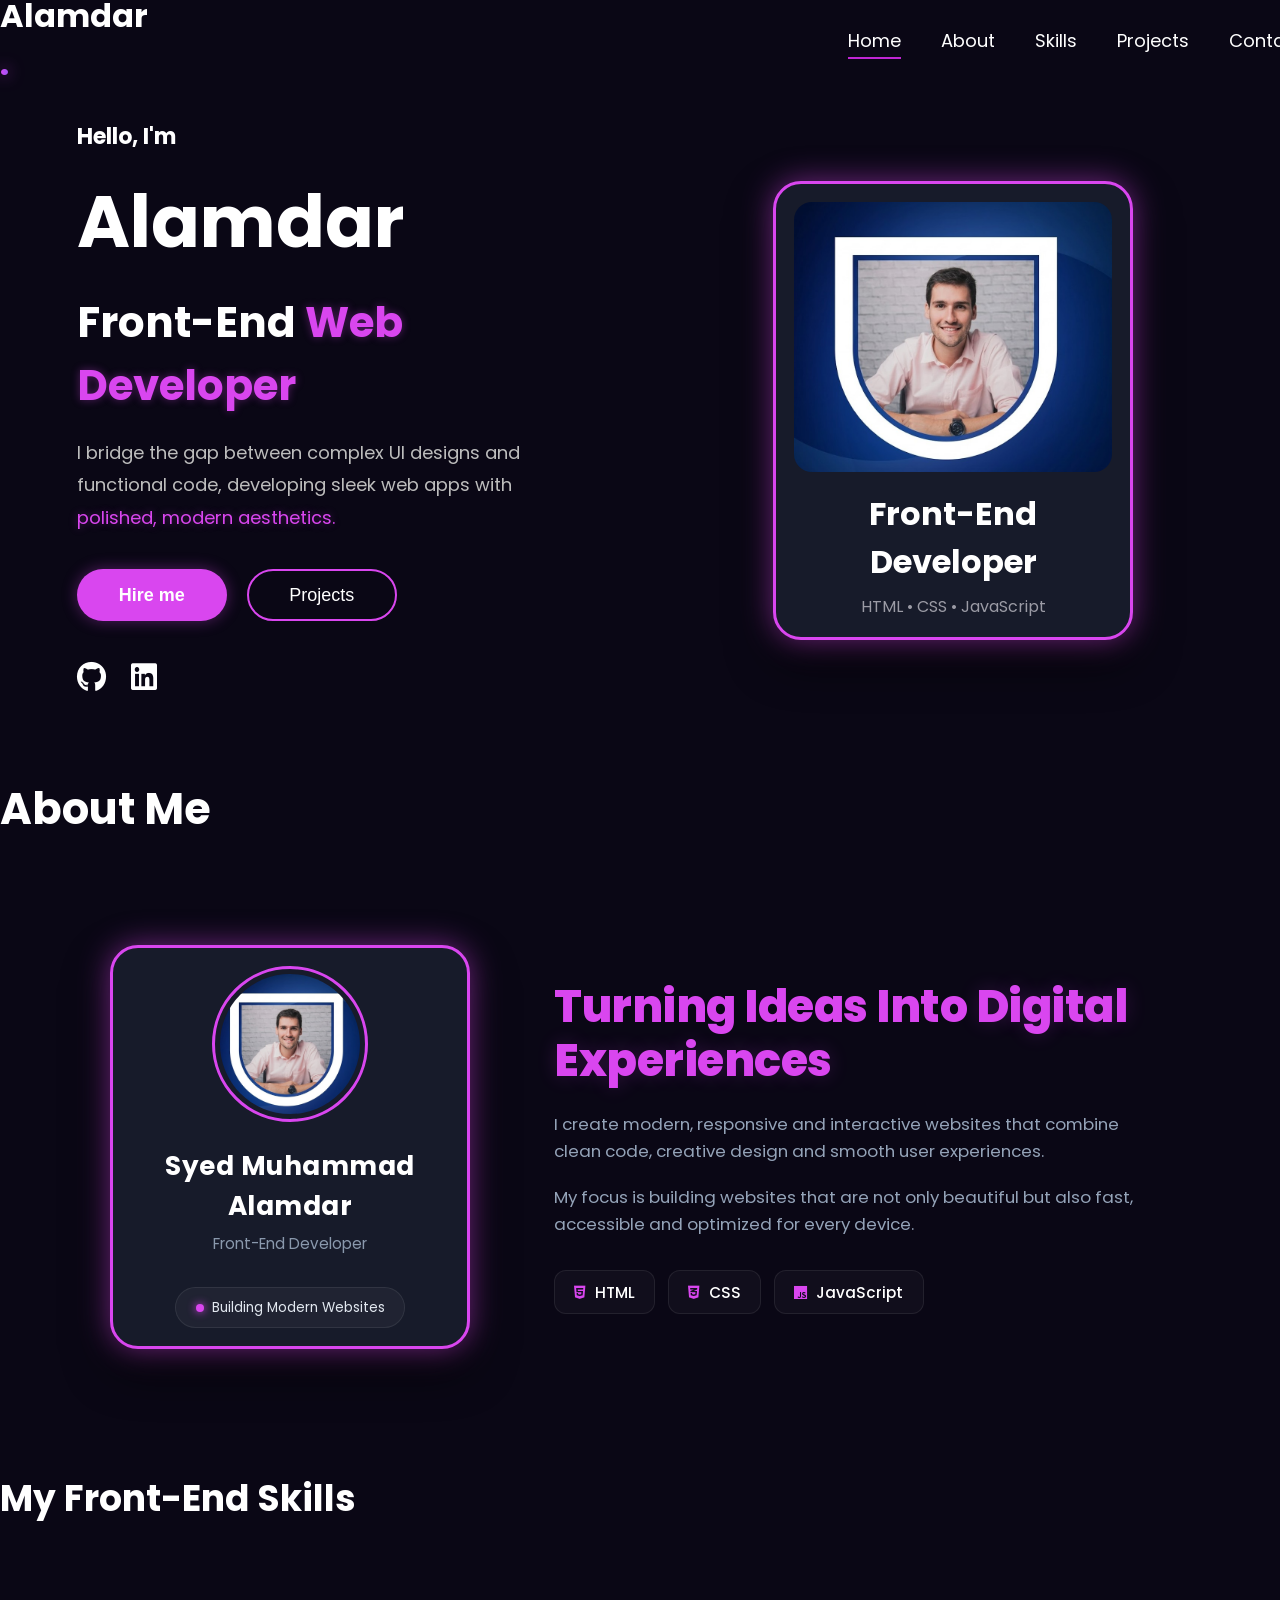
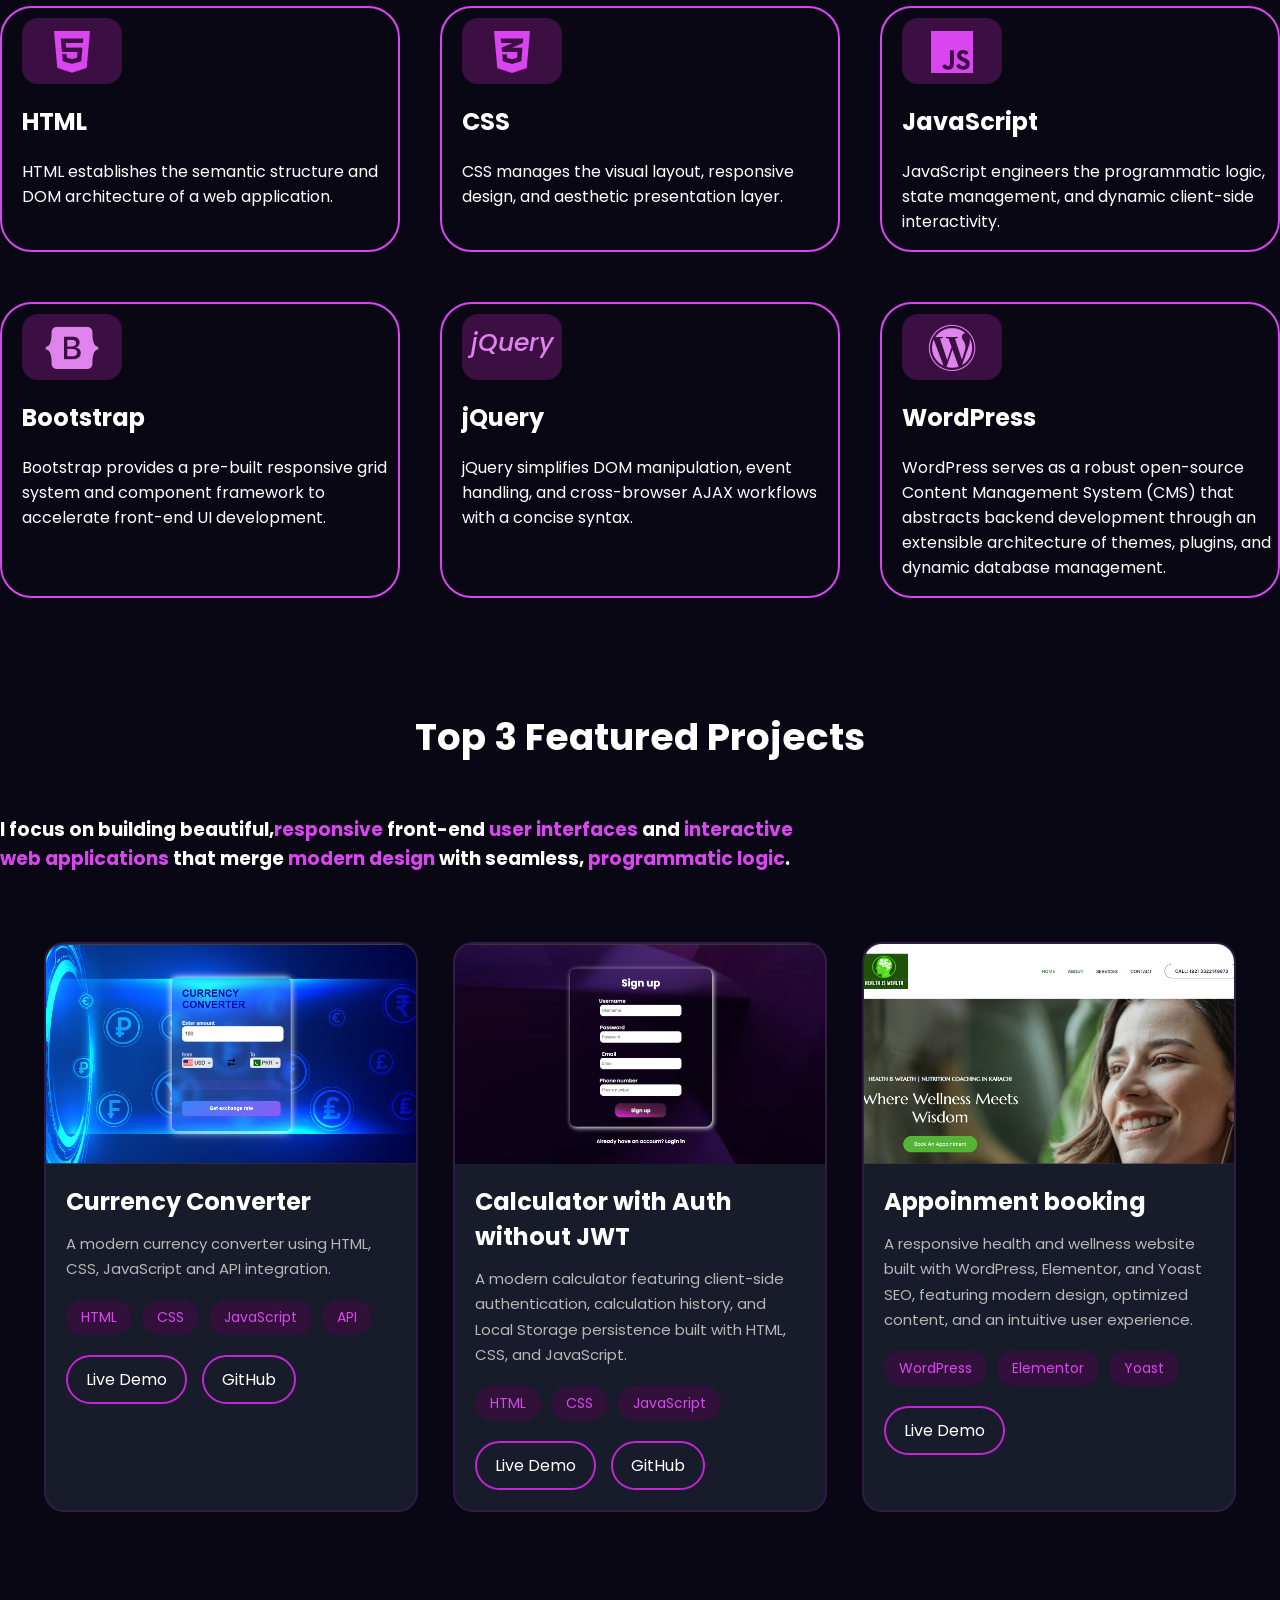
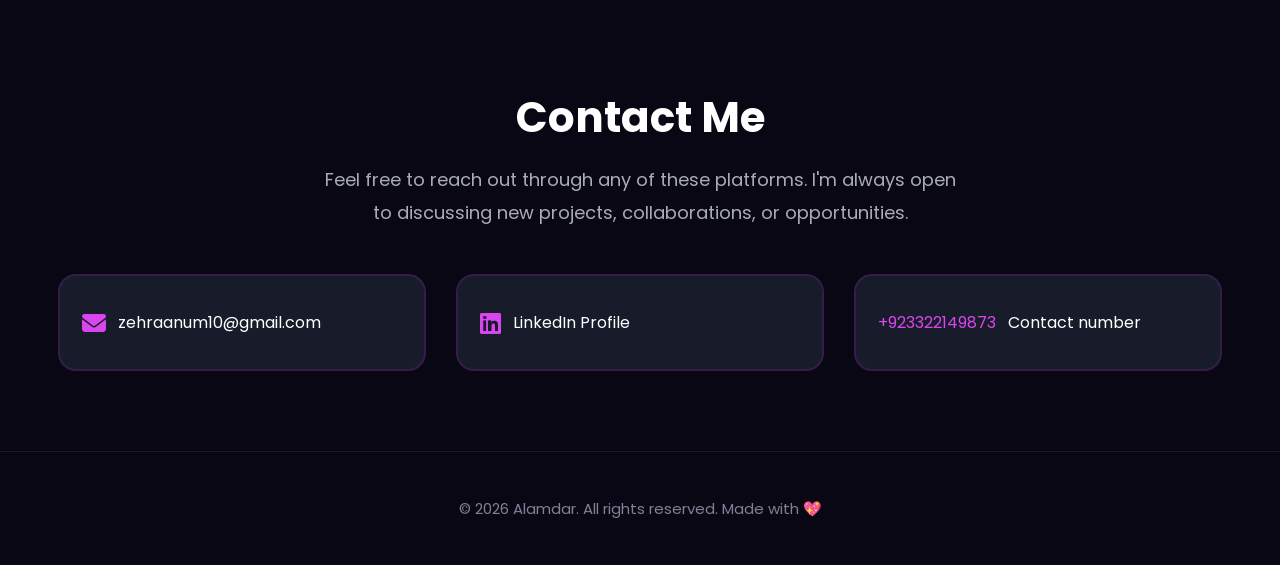
==== index.html @ 01aa680d "Add files via upload" ====
<!DOCTYPE html>
<html lang="en">
<head>
    <meta charset="UTF-8">
    <meta name="viewport" content="width=device-width, initial-scale=1.0">
    <title>Portfolio</title>
    <link rel="stylesheet" href="style.css">
    <link rel="stylesheet" href="https://cdnjs.cloudflare.com/ajax/libs/font-awesome/6.6.0/css/all.min.css">
    <link href="https://fonts.googleapis.com/css2?family=Poppins:wght@300;400;500;600;700;800&display=swap" rel="stylesheet">
    <script src="navstyle.js" defer></script>
</head>
<body>
    <!-- HOME -->
    <section id="home">
    <div id="container">
        <div id="name">
            <h2>Alamdar <span id="dot">.</span></h2>
        </div>

        <div id="nav">
            <ul id="ul">
                <li><a href="#home"  class="nav-link active">Home</a></li>
                <li><a href="#about"  class="nav-link">About</a></li>
                <li><a href="#skills"  class="nav-link">Skills</a></li>
                <li><a href="#projects"  class="nav-link">Projects</a></li>
                <li><a href="#contact"  class="nav-link">Contact</a></li>
            </ul>
        </div>
    </div>


        <div id="hero">
            <div id="hero-left">
                <h4>Hello, I'm</h4>
                <h1>Alamdar</h1>
                <h2>Front-End <span>Web Developer</span></h2>

                <p class="hero-bio">
                    I bridge the gap between complex UI designs and functional code,
                    developing sleek web apps with
                    <span class="text-purple">polished, modern aesthetics.</span>
                </p>

                <div id="button">
                    <button class="butt">Hire me</button>
                    <button class="but">Projects</button>
                </div>

                <div class="social-links">
                    <a href="https://github.com/Syed-Muhammad-Alamdar" target="_blank" rel="noopener noreferrer" class="icon-link">
                        <i class="fa-brands fa-github"></i>
                    </a>

                    <a href="https://www.linkedin.com/in/syed-muhammad-alamdar-a57a33179" target="_blank" rel="noopener noreferrer" class="icon-link">
                        <i class="fa-brands fa-linkedin"></i>
                    </a>
                </div>
            </div>

            <div id="hero-right">
                <div class="profile-card">
                    <div class="image-frame">
                        <img src="6aedb842-2668-441d-8790-02c35e14d0b2.jpg" alt="Alamdar's Profile Pic">
                    </div>

                    <div class="card-details">
                        <h3>Front-End Developer</h3>
                        <p>HTML • CSS • JavaScript</p>
                    </div>
                </div>
            </div>
        </div>
    </section>

    <!-- ABOUT -->
    <section id="about">
        <div id="abt-heading"><h1>About Me</h1></div>
       <div class="about-content-wrapper">

    <div class="profile-card">
        
        <div class="avatar-container">
            <img src="6aedb842-2668-441d-8790-02c35e14d0b2.jpg" alt="Alamdar" class="avatar-img">
        </div>
        <h2 class="profile-name">Syed Muhammad Alamdar</h2>
        <p class="profile-title">Front-End Developer</p>
        <div class="status-badge">
            <span class="status-dot"></span>
            Building Modern Websites
        </div>
    </div>

    <div class="text-section">
        <h1 class="main-heading">Turning Ideas Into <span class="highlight-text">Digital Experiences</span></h1>
        
        <p class="description-text">
            I create modern, responsive and interactive websites that combine clean code, creative design and smooth user experiences.
        </p>
        <p class="description-text">
            My focus is building websites that are not only beautiful but also fast, accessible and optimized for every device.
        </p>

        <div class="skills-container">
            <div class="skill-tag">
                <i class="fab fa-html5 html-icon"></i> HTML
            </div>
            <div class="skill-tag">
                <i class="fab fa-css3-alt css-icon"></i> CSS
            </div>
            <div class="skill-tag">
                <i class="fab fa-js javascript-icon"></i> JavaScript
            </div>
        </div>
    </div>

</div>
    </section>

    <!-- SKILLS -->
    <section id="skills">
        <div id="sk-h1"><h1>My Front-End Skills</h1></div>
        <div id="skills-1">
            <div class="skills-type">
                <div class="skill-tag2">
                <i class="fab fa-html5 html-icon"></i> 
            </div>
                <h1>HTML</h1>
                <p>HTML establishes the semantic structure and <br>DOM architecture of a web application.</p>
            </div>
            <div class="skills-type">
                <div class="skill-tag2">
                    <i class="fab fa-css3-alt css-icon"></i>
            </div>
                <h1>CSS</h1>
                <p>CSS manages the visual layout, responsive design, and aesthetic presentation layer.</p>
            </div>
            <div class="skills-type">
                <div class="skill-tag2">
                <i class="fab fa-js javascript-icon"></i>
            </div>
                <h1>JavaScript</h1>
                <p>JavaScript engineers the programmatic logic, state management, and dynamic client-side interactivity.</p>
            </div>
        </div>

        <div id="skills-1">
            <div class="skills-type">
                <div class="skill-tag2">
                <i class="fa-brands fa-bootstrap"></i>
            </div>
                <h1>Bootstrap</h1>
               <p>Bootstrap provides a pre-built responsive grid system and component framework to <br>accelerate front-end UI development.</p> 
            </div>
            <div class="skills-type">
                <div class="skill-tag2">
                   <i id="j">jQuery</i>
            </div>
                <h1>jQuery</h1>
                <p>jQuery simplifies DOM manipulation, event handling, and cross-browser AJAX workflows <br>with a concise syntax.</p>
            </div>
            <div class="skills-type">
                <div class="skill-tag2">
                <i class="fa-brands fa-wordpress"></i>
            </div>
                <h1>WordPress</h1>
                <p>WordPress serves as a robust open-source Content Management System (CMS) that abstracts backend development through an extensible architecture of themes, plugins, and dynamic database management.</p>
            </div>
        </div>

    </section>

    <!-- PROJECTS -->
    <section id="projects">
        <div id="proh1"><h1>Top 3 Featured Projects</h1></div>
        <div id="proh3"><h3>I focus on building beautiful,<span class="high">responsive</span> front-end <span class="high">user interfaces</span> and <span class="high">interactive web applications</span> that merge <span class="high">modern design</span> with seamless, <span class="high">programmatic logic</span>.</h3></div>
        <div id="pro-div">
            <div class="project">
             <div class="pro-img"><img src="Screenshot 2026-07-07 182337.png" alt=""></div>
              <div class="project-details">
        <h2>Currency Converter</h2>

        <p>
            A modern currency converter using HTML, CSS, JavaScript and API integration.
        </p>

        <div class="tech-stack">
            <span>HTML</span>
            <span>CSS</span>
            <span>JavaScript</span>
            <span>API</span>
        </div>

        <div class="project-links">
            <a href="https://currency-converter-alamdar.netlify.app/">Live Demo</a>
            <a href="https://github.com/Syed-Muhammad-Alamdar/Modern-Currency-Converter">GitHub</a>
        </div>
    </div>

</div>
            

            <div class="project">
             <div class="pro-img"><img src="Screenshot 2026-07-07 182349.png" alt=""></div>
              <div class="project-details">
        <h2>Calculator with Auth without JWT</h2>

        <p>
            A modern calculator featuring client-side authentication, calculation history, and Local Storage persistence built with HTML, CSS, and JavaScript.
        </p>

        <div class="tech-stack">
            <span>HTML</span>
            <span>CSS</span>
            <span>JavaScript</span>
        </div>

        <div class="project-links">
            <a href="https://calculator-auth-alamdar.netlify.app/">Live Demo</a>
            <a href="https://github.com/Syed-Muhammad-Alamdar/Modern-Calculator-Web-App">GitHub</a>
        </div>
    </div>

</div>


            <div class="project">
             <div class="pro-img"><img src="Screenshot 2025-09-11 204655.png" alt=""></div>
              <div class="project-details">
        <h2>Appoinment booking</h2>

        <p>
           A responsive health and wellness website built with WordPress, Elementor, and Yoast SEO, featuring modern design, optimized content, and an intuitive user experience.
        </p>

        <div class="tech-stack">
            <span>WordPress</span>
            <span>Elementor</span>
            <span>Yoast</span>
        </div>

        <div class="project-links">
            <a href="https://healthiswealth.rf.gd/?i=1">Live Demo</a>
        </div>
    </div>

</div>

        </div>
    </section>

    <!-- CONTACT -->
 <section id="contact">

    <div id="con-h1">
        <h1>Contact Me</h1>
    </div>

    <p id="contact-text">
        Feel free to reach out through any of these platforms. I'm always open to discussing new projects, collaborations, or opportunities.
    </p>

    <div class="contact-links">

        <a href="mailto:zehraanum10@gmail.com?subject=Portfolio%20Inquiry" class="link-item">
            <i class="fas fa-envelope"></i>
            zehraanum10@gmail.com
        </a>

        <a href="https://www.linkedin.com/in/syed-muhammad-alamdar-a57a33179/" target="_blank" class="link-item">
            <i class="fab fa-linkedin"></i>
            LinkedIn Profile
        </a>

        <a class="link-item">
           <p id="con-p">+923322149873</p>
            Contact number
        </a>

    </div>

</section>

<section id="Fotter">
    <footer id="footer">
    <p>© 2026 Alamdar. All rights reserved. Made with 💖</p>
</footer>
</section>

</body>
</html>
---- style.css ----
body{
    margin:0;
    font-family:"Poppins",sans-serif;
    background:#0A0715;
    color:white;
}

html{
    scroll-behavior:smooth;
}

#ul a{
    text-decoration:none;
    color:inherit;
}

#ul a:hover{
    color:inherit;
}

/* NAVBAR */

#container{

    position: fixed;
    top: 0;
    left: 0;
    right: 0;

    width:100%;
    margin:auto;
    z-index:1000;
    background:#0A0715;

    height:80px;
   
    display:flex;
    justify-content:space-around;
    align-items:center;

}

#home{
    padding-top:80px;
}
 
#name{
    margin-right: 700px;
}

#name h2{
    font-size:32px;
    margin:0;
}


#dot{
    display:inline-block;
    background:linear-gradient(
        270deg,
        #D946EF,
        #FF4FD8,
        #C026D3,
        #A855F7,
        #D946EF
    );
     filter:drop-shadow(0 0 8px rgba(217,70,239,.8));
    background-size:300% 300%;

    -webkit-background-clip:text;
    -webkit-text-fill-color:transparent;
    background-clip:text;

    animation:gradientMove 4s linear infinite;
}

@keyframes gradientMove{
    0%{
        background-position:0% 50%;
    }
    50%{
        background-position:100% 50%;
    }
    100%{
        background-position:0% 50%;
    }
}

#ul{
    display:flex;
    list-style:none;
    gap:40px;
    margin:0;
    padding:0;
}

#ul li{
    font-size:18px;
    cursor:pointer;
    transition:.3s;
}

#ul li:hover{
    color:#D946EF;
}

/* HERO */

#hero{
    width:88%;
    margin:40px auto 0;
    display:flex;
    justify-content:space-between;
    align-items:center;
    gap:80px;
}

#hero-left{
    flex:1;
}

#hero-right{
    flex:1;
    display:flex;
    justify-content:flex-end;
    margin-right:50px;
}

/* LEFT */

#hero-left h4{
    font-size:22px;
    margin:0 0 15px;
}

#hero-left h1{
    font-size:72px;
    margin:0;
    font-weight:700;
}

#hero-left h2{
    font-size:42px;
    margin:15px 0 20px;
}

#hero-left span,
.text-purple{
    color:#D946EF;
    text-shadow:0 0 8px rgba(217,70,239,.35);
}

.hero-bio{
    font-size:18px;
    color:#bdbdbd;
    line-height:1.8;
    max-width:520px;
}

/* BUTTONS */

#button{
    display:flex;
    gap:20px;
    margin-top:35px;
}

.butt,
.but{
    width:150px;
    height:52px;
    border-radius:35px;
    font-size:18px;
    cursor:pointer;
    transition:all .3s ease;
}

.butt{
    border:none;
    background:#D946EF;
    color:white;
    font-weight:600;
    box-shadow:0 0 15px rgba(217,70,239,.35);
}

.but{
    background:transparent;
    border:2px solid #D946EF;
    color:white;
}

.butt:hover,
.but:hover{
    transform:translateY(-4px) scale(1.05);
    box-shadow:
        0 0 20px rgba(217,70,239,.45),
        0 10px 30px rgba(217,70,239,.25);
}

.but:hover{
    background:#D946EF;
}

/* SOCIAL */

.social-links{
    display:flex;
    gap:25px;
    margin-top:35px;
}

.icon-link{
    color:white;
    font-size:30px;
    transition:all .3s ease;
}

.icon-link:hover{
    color:#D946EF;
    transform:scale(1.2);
    text-shadow:0 0 15px rgba(217,70,239,.6);
}

/* CARD */

div.profile-card {
    display: block;
    margin: 20px;
    width: 360px;
    background: #171b2a;
    border-radius: 28px;
    padding: 18px;
    transition: all .35s cubic-bezier(.34, 1.56, .64, 1);
    box-sizing: border-box; 
    border: 3px solid #D946EF; 
    box-shadow: 
        0 0 30px rgba(217, 70, 239, 0.5), 
        0 20px 45px rgba(0, 0, 0, 0.7);
    animation: floatMotion 3s ease-in-out infinite alternate;
}

@keyframes floatMotion {
  from {
    transform: scale(1.04) translateY(0);
  }
  to {
    transform: scale(1.04) translateY(-15px);
  }
}
    /* background: #171b2a; */



.image-frame{
    border-radius:18px;
    overflow:hidden;
}

.image-frame img{
    width:100%;
    height:270px;
    object-fit:cover;
    display:block;
}

.card-details{
    margin-top:18px;
}

.card-details h3{
    font-size:32px;
    margin:0 0 8px;
}

.card-details p{
    color:#9b9ba5;
    font-size:16px;
    margin:0;
}

#abt-heading{
    display: flex;
    justify-self: center;
    margin-top: 40px;
}

#abt-h1{
    display: flex;
    justify-self: center;
    margin-top: 30px;
}

#About{
    display: flex;
    justify-content: space-evenly;
    
}

#abt-left{
        border: 2px solid black;
}
#abt-right{
        border: 2px solid black;
        
}

.about-content-wrapper {
    display: flex;
    gap: 4rem;
    align-items: center;
    max-width: 1100px;
    margin: 0 auto;
    padding: 2rem;
}

.profile-card {
    background: var(--card-bg);
    backdrop-filter: blur(16px);
    -webkit-backdrop-filter: blur(16px);
    border: 1px solid var(--card-border);
    border-radius: 28px;
    padding: 3rem 2.5rem 2rem 2.5rem;
    text-align: center;
    width: 280px;
    box-shadow: 0 20px 40px rgba(0, 0, 0, 0.3);
}

.avatar-container {
    width: 140px;
    height: 140px;
    border-radius: 50%;
    margin: 0 auto 1.5rem auto;
    padding: 5px;
    border: 3px solid #D946EF; 
    display: flex;
    align-items: center;
    justify-content: center;
    overflow: hidden;
}

.avatar-img {
    width: 100%;
    height: 100%;
    object-fit: cover;
    border-radius: 50%;
}

.profile-name {
    font-size: 1.65rem;
    font-weight: 700;
    margin: 0 0 0.4rem 0;
    letter-spacing: 0.5px;
}

.profile-title {
    color: #8a99ad;
    font-size: 0.95rem;
    margin: 0 0 2rem 0;
}

.status-badge {
    background: rgba(255, 255, 255, 0.04);
    border: 1px solid rgba(255, 255, 255, 0.08);
    padding: 0.6rem 1.2rem;
    border-radius: 50px;
    font-size: 0.85rem;
    display: inline-flex;
    align-items: center;
    gap: 0.5rem;
    color: #e2e8f0;
}

.status-dot {
    width: 8px;
    height: 8px;
    background-color: #D946EF; 
    border-radius: 50%;
    box-shadow: 0 0 8px #D946EF;
}

.text-section {
    flex: 1;
}

#abt-heading {
    font-size: 1.8rem;
    font-weight: 700;
    margin-bottom: 1rem;
    color: #ffffff;
}

.main-heading {
    color: #D946EF;
    font-size: 2.8rem;
    font-weight: 800;
    line-height: 1.2;
    margin: 0 0 1.5rem 0;
    letter-spacing: -0.5px;
}

.highlight-text {
    color: #D946EF;
    text-shadow: 0 0 20px rgba(217, 70, 239, 0.2);
}

.description-text {
    color: #94a3b8;
    font-size: 1.05rem;
    line-height: 1.6;
    margin: 0 0 1.2rem 0;
    max-width: 600px;
}

.skills-container {
    display: flex;
    gap: 0.8rem;
    margin-top: 2rem;
}

.skill-tag {
    background: rgba(255, 255, 255, 0.03);
    border: 1px solid rgba(255, 255, 255, 0.08);
    padding: 0.6rem 1.2rem;
    border-radius: 12px;
    font-size: 0.95rem;
    font-weight: 500;
    display: flex;
    align-items: center;
    gap: 0.6rem;
    transition: all 0.3s ease;
}

.skill-tag:hover {
    background: rgba(217, 70, 239, 0.05);
    border-color: var(--theme-color);
    transform: translateY(-2px);
}

.html-icon { color: #D946EF; }
.css-icon { color: #D946EF; }
.javascript-icon { color: #D946EF; }

#sk-h1{
    margin-top: 40px;
    display: flex;
    justify-self: center;
    font-weight: bolder;
    font-size: x-large;
}

#skills-1{
    display: flex;
    justify-content: center;
    gap:40px;
    margin-top: 50px;
}

.skills-type{
      border: 2px solid #D946EF;
      border-radius: 2rem;
      width: 400px;
      padding-left: 20px;
      padding-top: 10px;
    transition: all .35s cubic-bezier(.34,1.56,.64,1);
}

.skill-tag2{
    width: 100px;
    height: 3.5rem;
    display: flex;
    justify-content: center;
    color: #df83ed;
    background-color: #3c0f42;
    border-radius: 1rem; 
    font-size: 3rem;
    font-weight: 500;
    transition: all 0.3s ease;
    padding-top: 10px;
}
.skills-type:hover{
    transform:scale(1.04);
    border-color:#D946EF;
    box-shadow:
        0 0 25px rgba(217,70,239,.18),
        0 20px 45px rgba(0,0,0,.5);
}

#j{
    font-size: 25px;
}
#proh1{
    display:flex;
    justify-content:center;
    margin-top:80px;
    font-size: 25px;
}

#pro-div{
    display:flex;
    justify-content:center;
    gap:35px;
    margin-top:50px;
    flex-wrap:wrap;
}

.project{
    width:370px;
    background:#171b2a;
    border:2px solid rgba(192,38,211,.15);
    border-radius:20px;
    overflow:hidden;
    transition:.35s ease;
}

.project:hover{
    transform:translateY(-8px);
    border-color:#C026D3;
    box-shadow:0 18px 40px rgba(192,38,211,.18);
}

/* Image */

.pro-img{
    width:100%;
    height:220px;
    overflow:hidden;
}

.pro-img img{
    width:100%;
    height:100%;
    object-fit:cover;
    display:block;
    transition:.4s;
}

.project:hover .pro-img img{
    transform:scale(1.05);
}

/* Details */

.project-details{
    padding:20px;
}

.project-details h2{
    margin:0;
    font-size:24px;
}

.project-details p{
    margin-top:12px;
    color:#b7b7b7;
    line-height:1.7;
    font-size:15px;
}

.tech-stack{
    display:flex;
    gap:10px;
    margin-top:18px;
    flex-wrap:wrap;
}

.tech-stack span{
    background:#31103a;
    color:#D946EF;
    padding:7px 15px;
    border-radius:30px;
    font-size:14px;
}

.project-links{
    display:flex;
    gap:15px;
    margin-top:20px;
}

.project-links a{
    text-decoration:none;
    color:white;
    padding:10px 18px;
    border-radius:30px;
    border:2px solid #C026D3;
    transition:.3s;
}

.project-links a:hover{
    background:#C026D3;
}

#proh3{
    display: flex;
    justify-self: center;
    width: 800px;
}

.high{
    color: #D946EF;
}

/* CONTACT */

#contact{
    margin-top:140px;
    margin-bottom:80px;
}

#con-h1{
    display:flex;
    justify-content:center;
}

#con-h1 h1{
    font-size:42px;
    margin-bottom:15px;
}

#contact-text{
    text-align:center;
    color:#A8ACB9;
    font-size:18px;
    max-width:650px;
    margin:0 auto 45px;
    line-height:1.8;
}

.contact-links{
    display:flex;
    justify-content:center;
    gap:30px;
    flex-wrap:wrap;
}

.link-item{
    display:flex;
    align-items:center;
    gap:12px;

    width:320px;
    padding:18px 22px;

    text-decoration:none;
    color:white;

    background:#171b2a;

    border:2px solid rgba(192,38,211,.18);
    border-radius:18px;

    transition:.35s ease;
}

.link-item i{
    font-size:24px;
    color:#D946EF;
}

.link-item:hover{
    transform:translateY(-6px);
    border-color:#D946EF;

    box-shadow:
    0 15px 35px rgba(192,38,211,.20);
}

.link-item:hover i{
    transform:scale(1.1);
}
#con-p{
    color: #D946EF;
}

#footer{
    text-align:center;
    color:#7d8294;
    font-size:15px;
    padding:30px 0;
    border-top:1px solid rgba(255,255,255,.08);
}

.nav-link{
    position:relative;
    color:white;
    text-decoration:none;
    transition:.3s;
}

.nav-link.active{
    color:#C026D3;
}

.nav-link::after{
    content:"";
    position:absolute;
    left:0;
    bottom:-6px;
    width:0;
    height:2px;
    background:#C026D3;
    transition:.3s;
}

.nav-link.active::after{
    width:100%;
}

/* ===========================
   MOBILE
=========================== */

@media (max-width:768px){

    #container{
        position: static;
        width:100%;
        height:auto;
        padding:20px 0;
    }

    #home{
        padding-top:0;
    }

}

@media (max-width:768px){

#container{
    flex-direction:column;
    height:auto;
    padding:15px;
    
}


#ul{
    flex-wrap:wrap;
    justify-content:center;
    gap:20px;
    margin-top:15px;
}

#hero{
    width:92%;
}

#hero-left h1{
    font-size:52px;
}

#hero-left h2{
    font-size:32px;
}

.hero-bio{
    font-size:16px;
}

.profile-card{
    width:100%;
    max-width:340px;
}

.skills-row{
    flex-direction:column;
    align-items:center;
}

.skills-type{
    width:90%;
}

.project{
    width:90%;
}

.project-links{
    flex-direction:column;
}

.project-links a{
    text-align:center;
}

.link-item{
    width:90%;
}

#proh3{
    width:95%;
    font-size:16px;
}

}
/* TEXT SELECTION */

::selection{
    background:#D946EF;
    color:white;
}
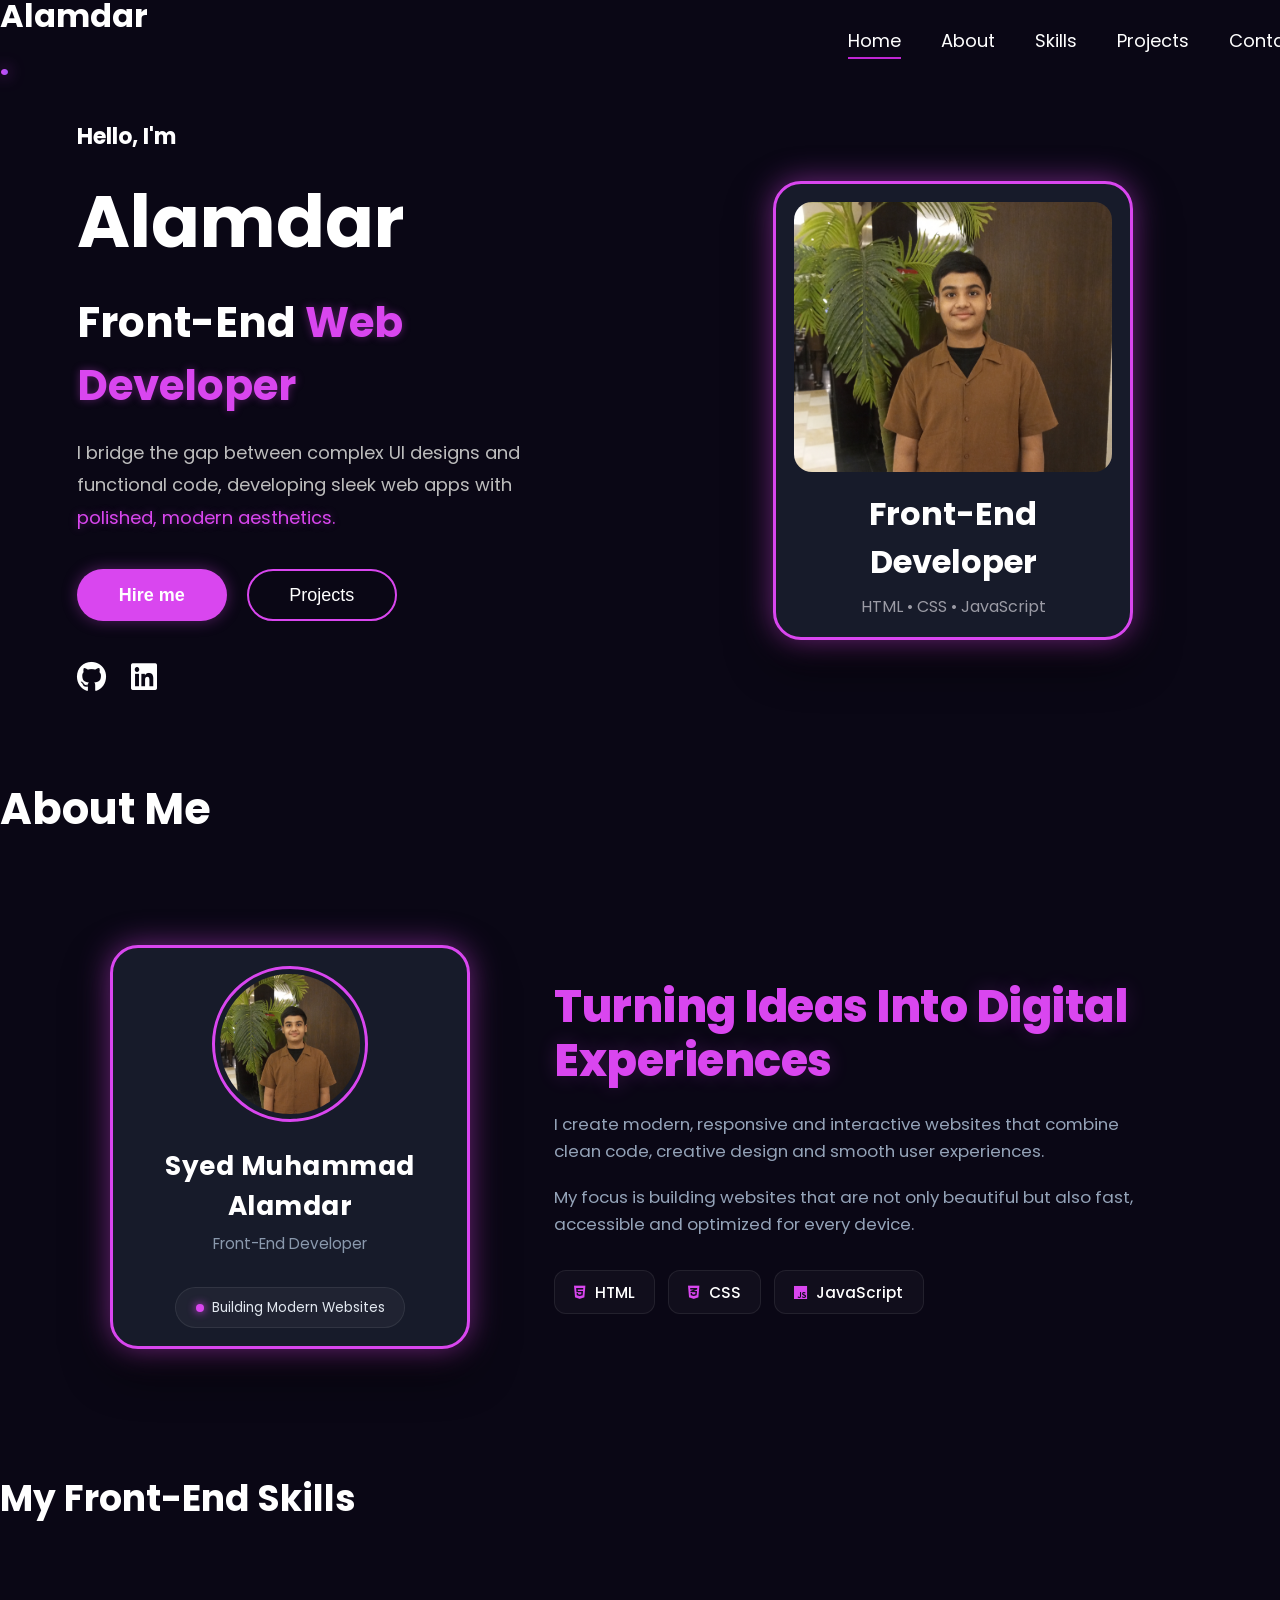
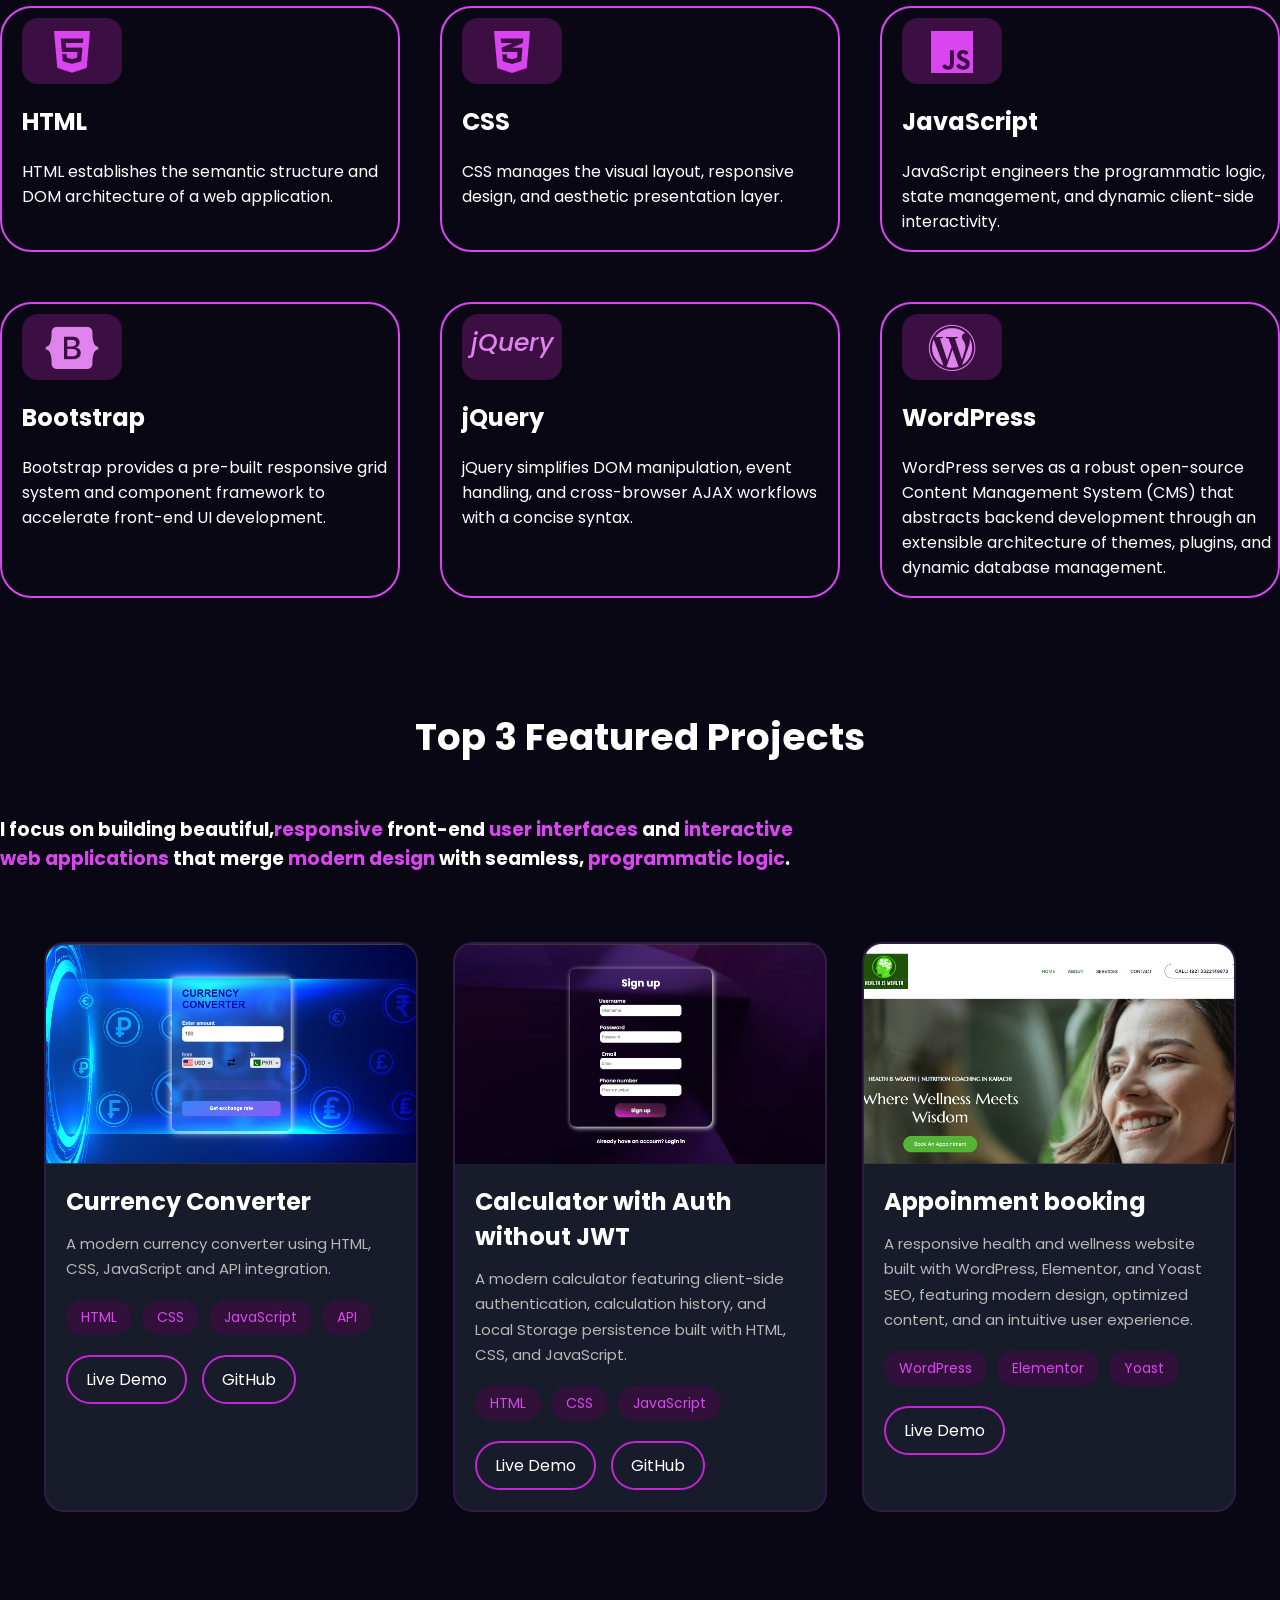
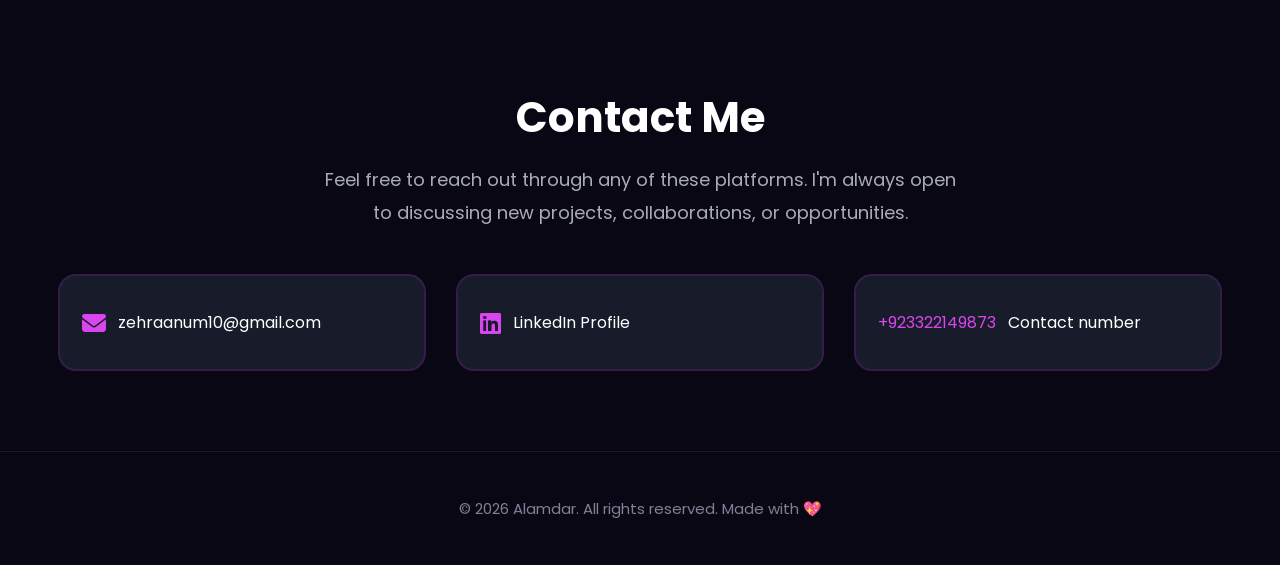
==== commit 5056875a: "Update index.html" ====
--- a/index.html
+++ b/index.html
@@ -60,7 +60,7 @@
             <div id="hero-right">
                 <div class="profile-card">
                     <div class="image-frame">
-                        <img src="6aedb842-2668-441d-8790-02c35e14d0b2.jpg" alt="Alamdar's Profile Pic">
+                        <img src="IMG_20251018_181510_230.jpg" alt="Alamdar's Profile Pic">
                     </div>
 
                     <div class="card-details">
@@ -80,7 +80,7 @@
     <div class="profile-card">
         
         <div class="avatar-container">
-            <img src="6aedb842-2668-441d-8790-02c35e14d0b2.jpg" alt="Alamdar" class="avatar-img">
+            <img src="IMG_20251018_181510_230.jpg" alt="Alamdar" class="avatar-img">
         </div>
         <h2 class="profile-name">Syed Muhammad Alamdar</h2>
         <p class="profile-title">Front-End Developer</p>
@@ -287,4 +287,4 @@
 </section>
 
 </body>
-</html>+</html>
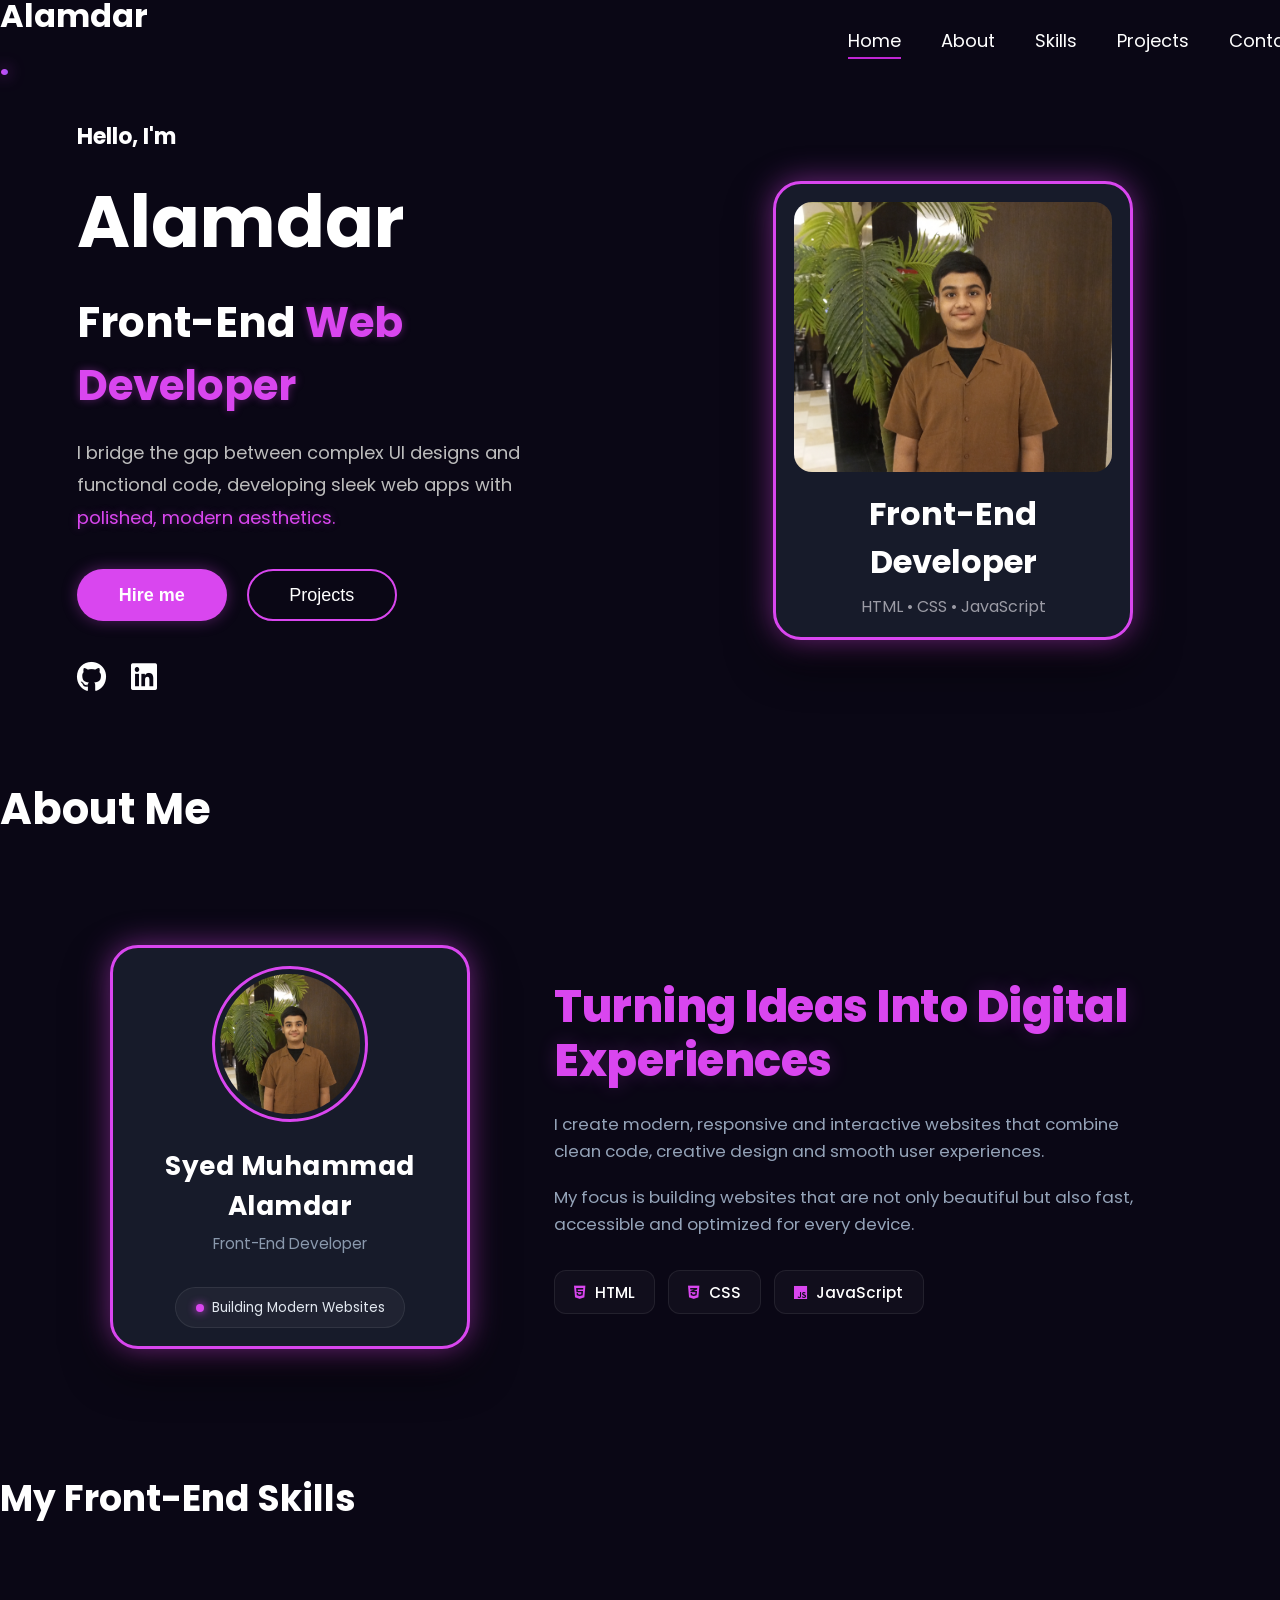
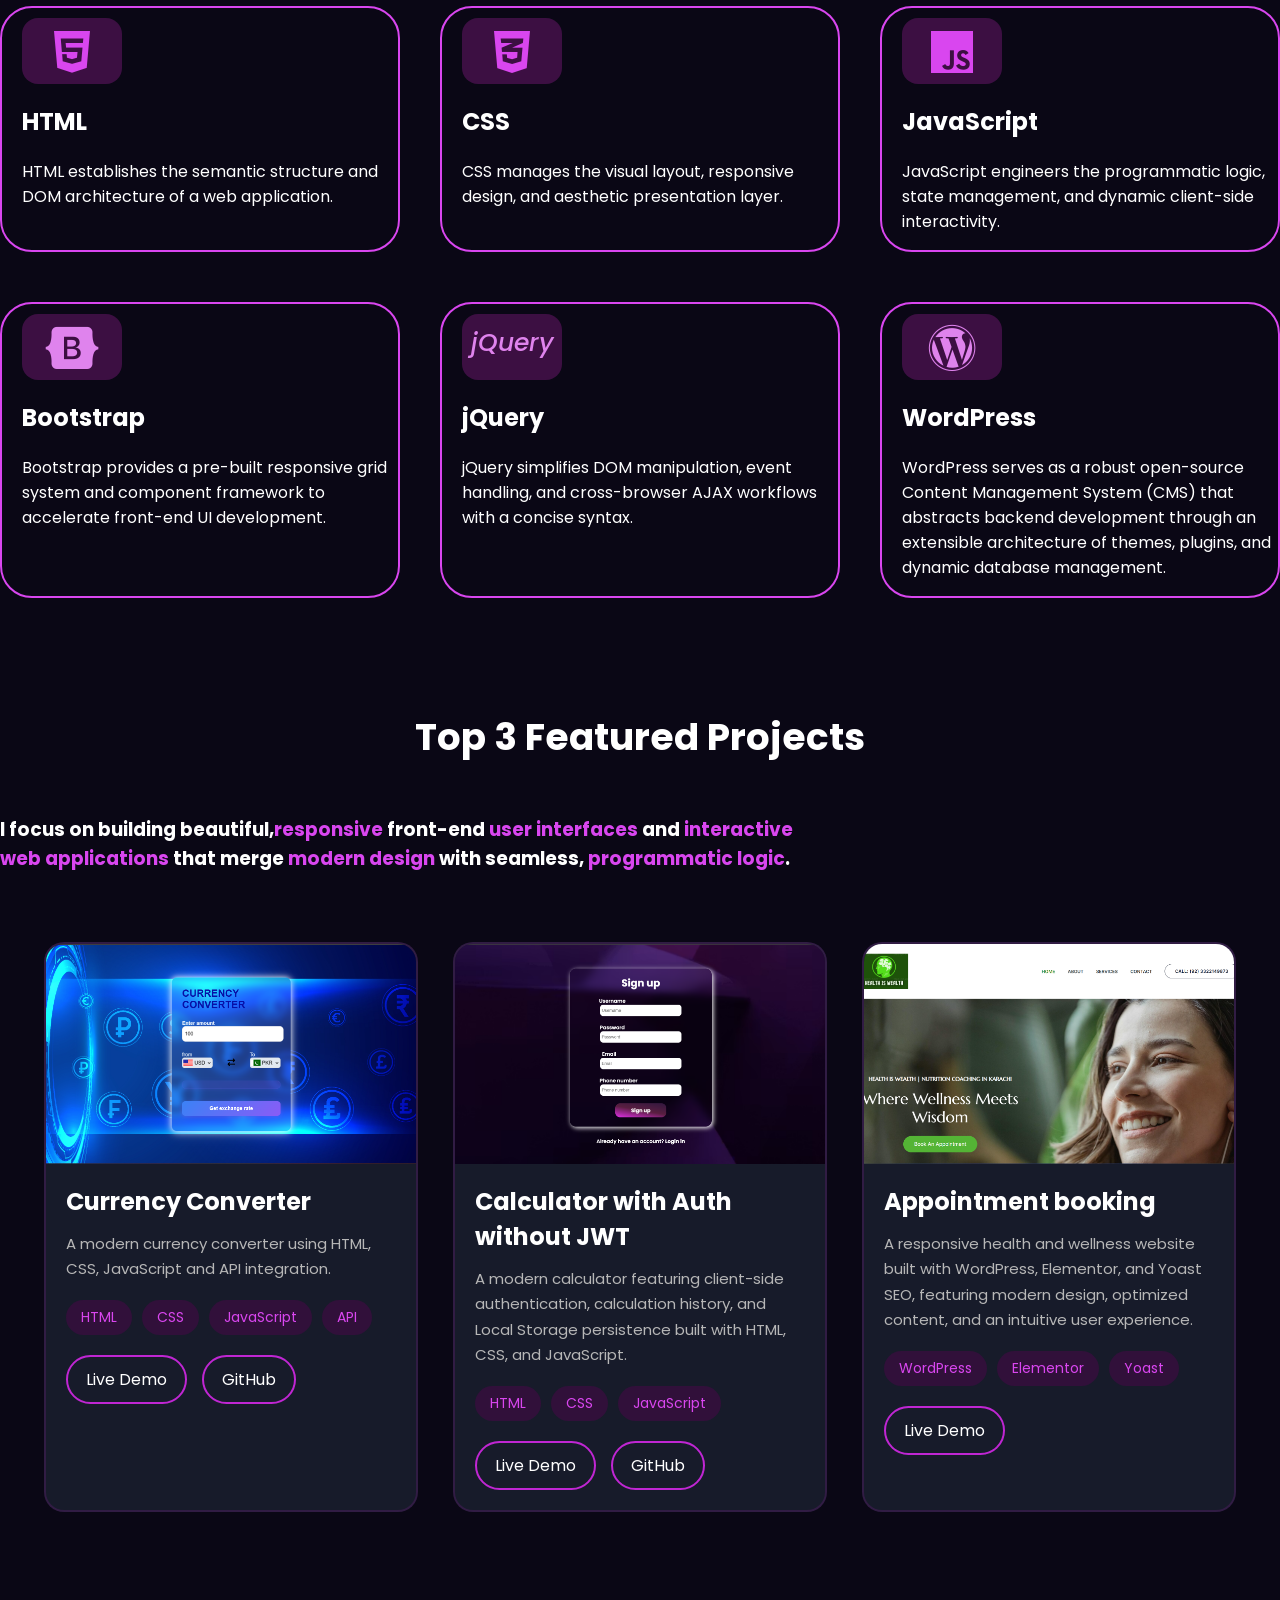
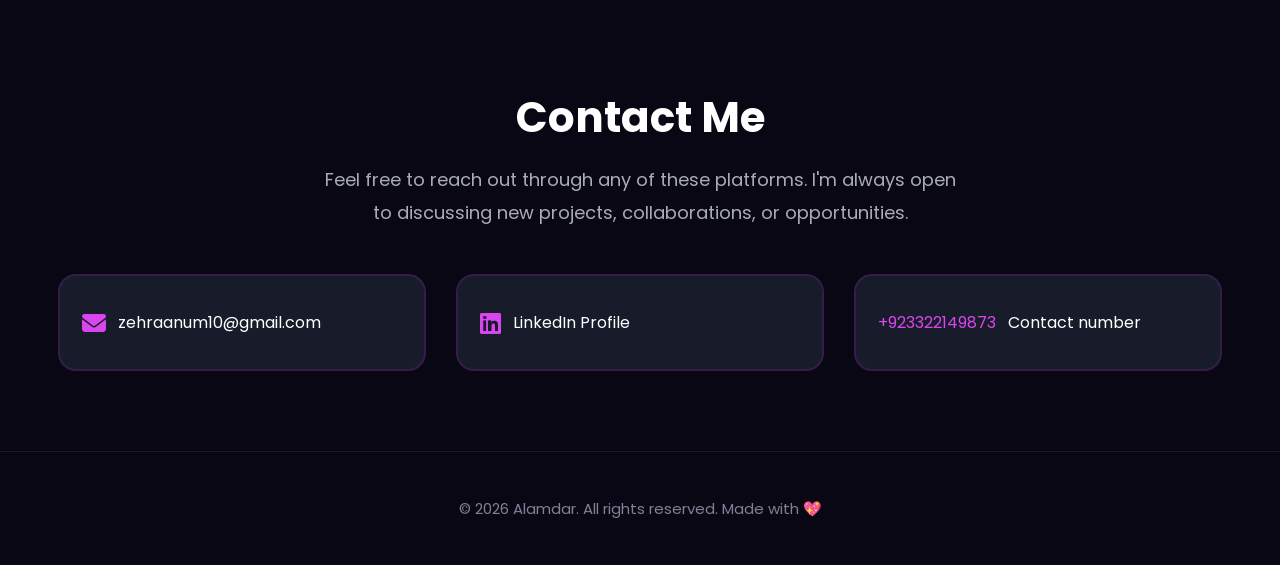
==== commit 04ca2f0b: "Update index.html" ====
--- a/index.html
+++ b/index.html
@@ -226,7 +226,7 @@
             <div class="project">
              <div class="pro-img"><img src="Screenshot 2025-09-11 204655.png" alt=""></div>
               <div class="project-details">
-        <h2>Appoinment booking</h2>
+        <h2>Appointment booking</h2>
 
         <p>
            A responsive health and wellness website built with WordPress, Elementor, and Yoast SEO, featuring modern design, optimized content, and an intuitive user experience.
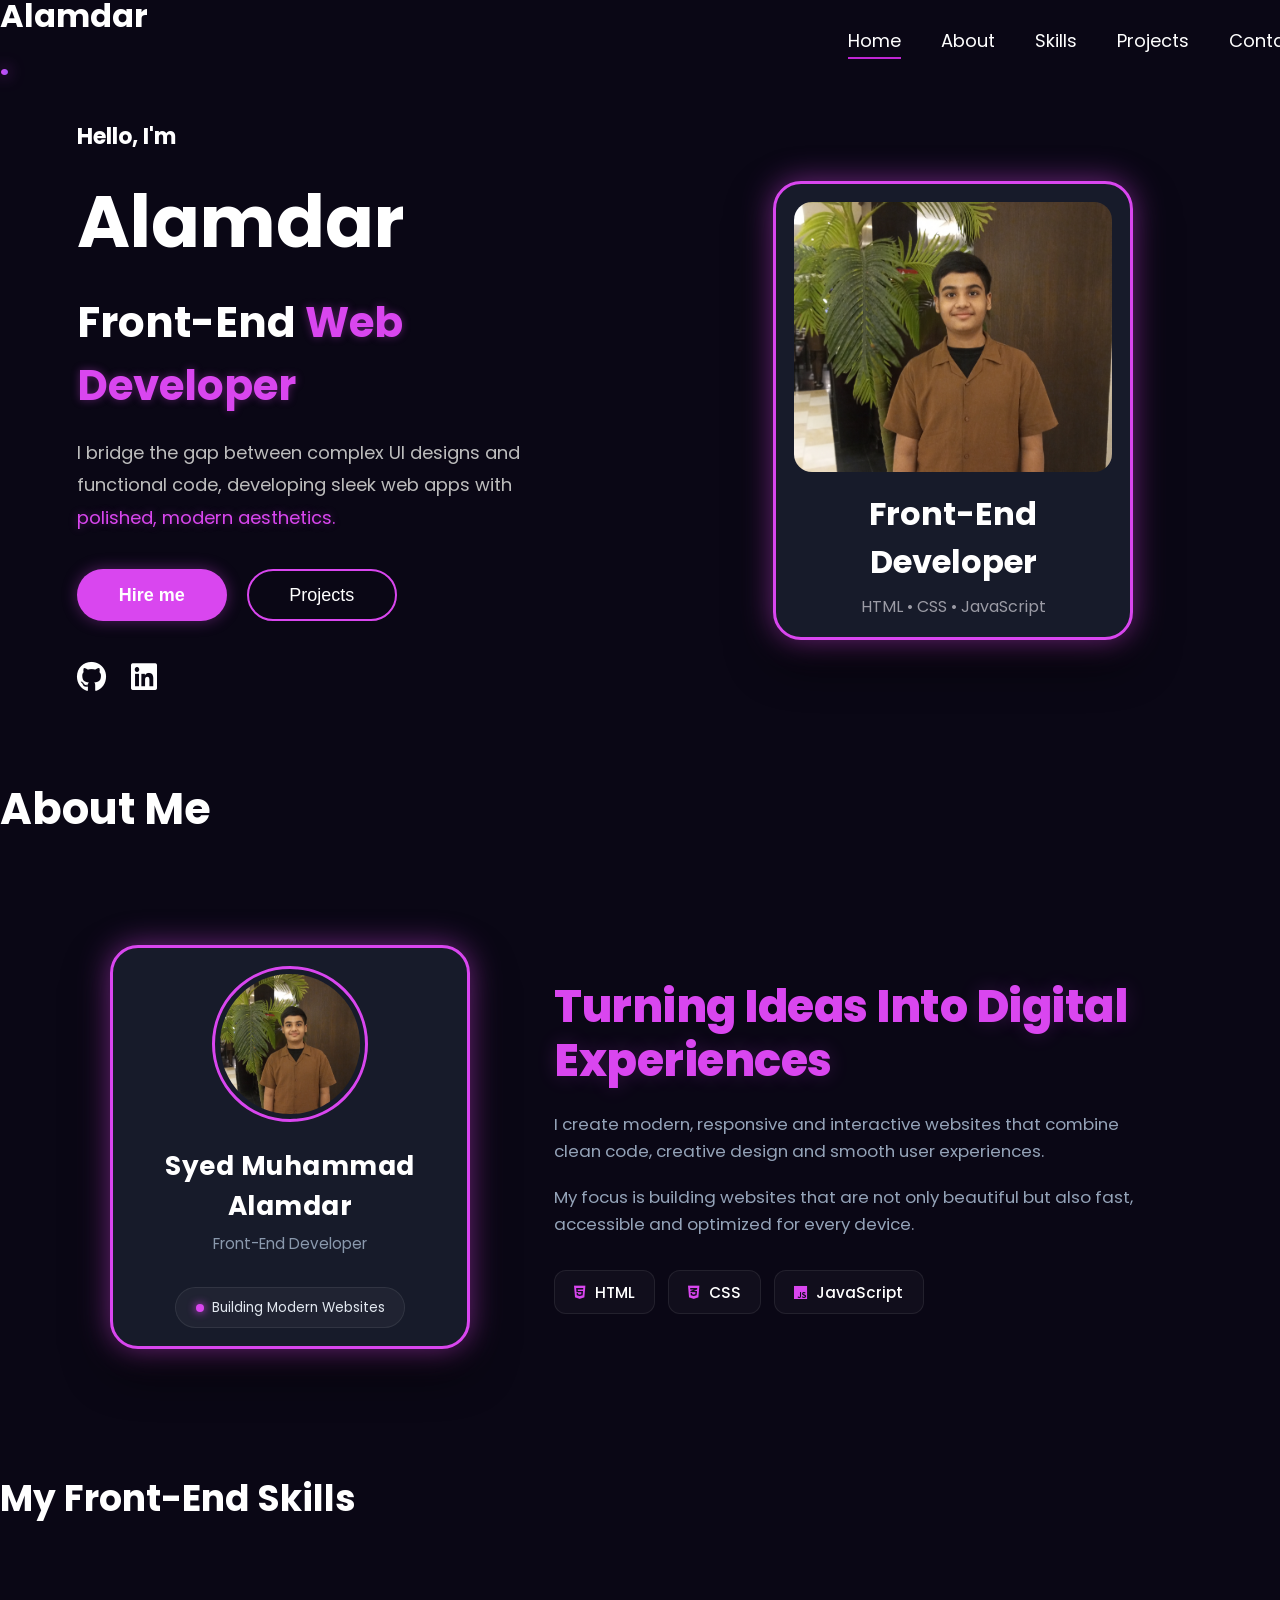
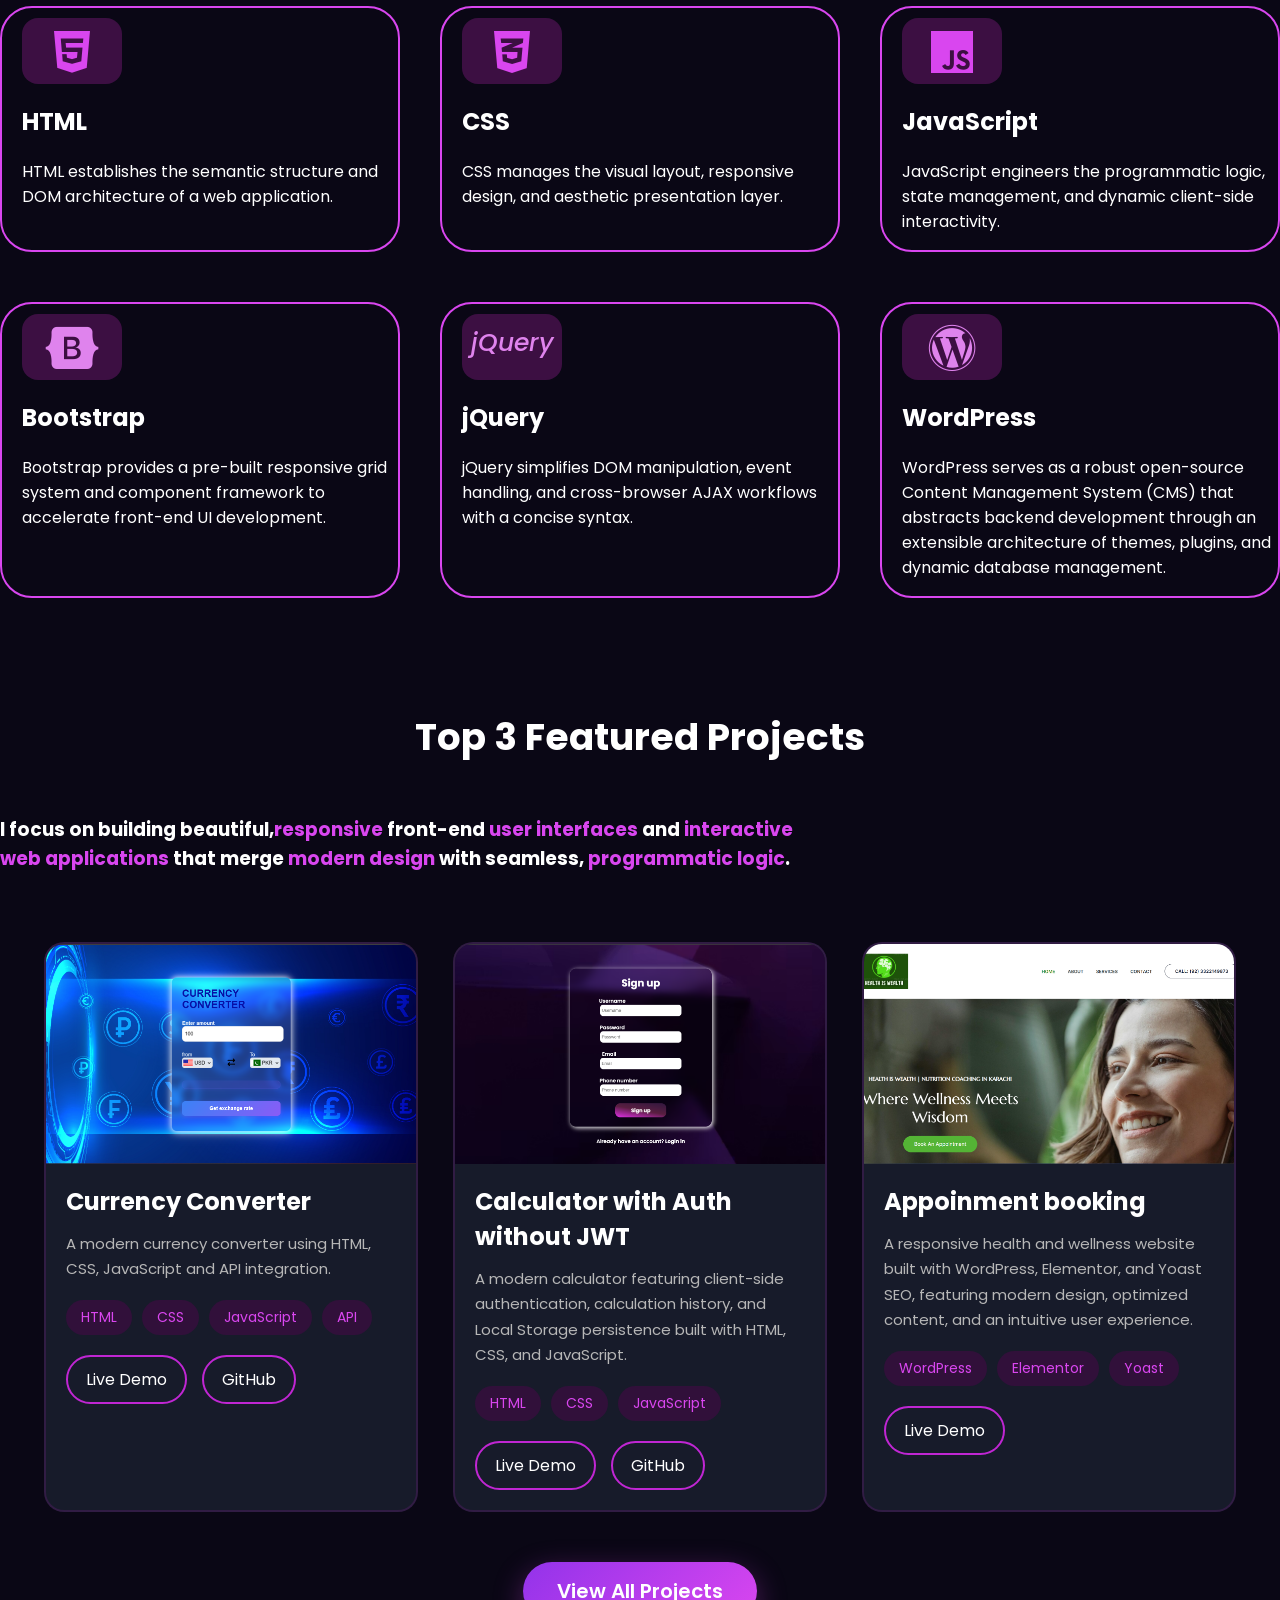
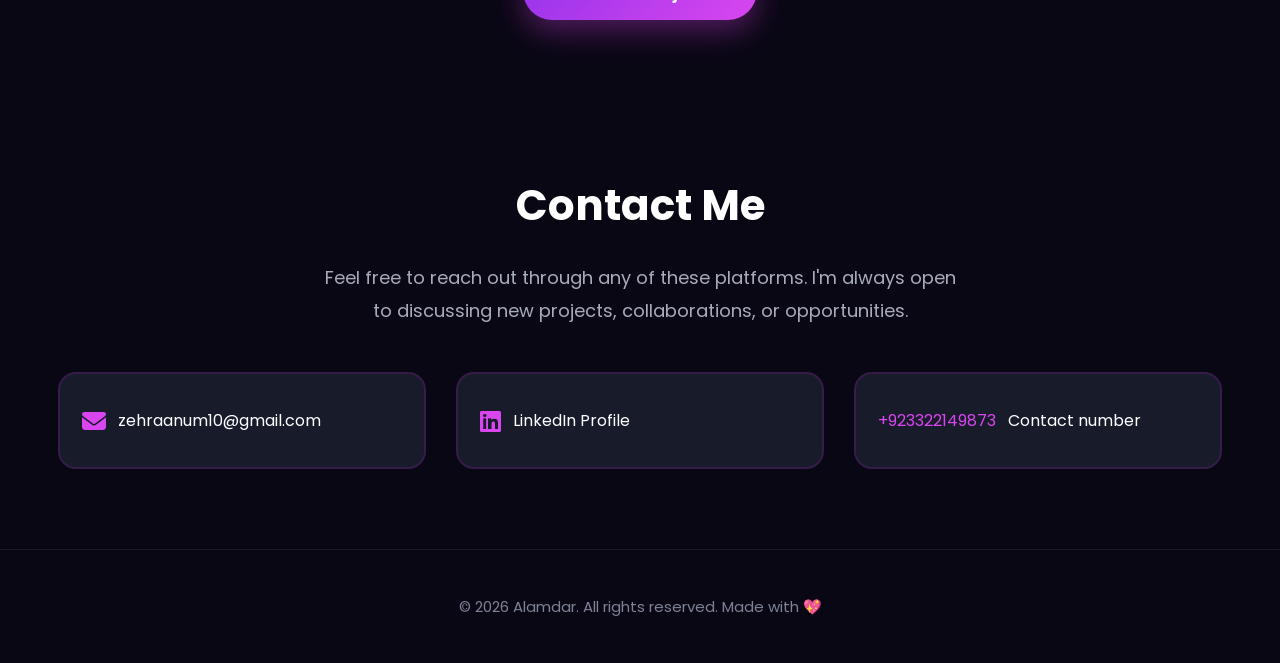
==== commit be5f1bf5: "Add files via upload" ====
--- a/index.html
+++ b/index.html
@@ -14,7 +14,7 @@
     <section id="home">
     <div id="container">
         <div id="name">
-            <h2>Alamdar <span id="dot">.</span></h2>
+           <a href="#home" id="noob"><h2>Alamdar <span id="dot">.</span></h2></a> 
         </div>
 
         <div id="nav">
@@ -42,8 +42,8 @@
                 </p>
 
                 <div id="button">
-                    <button class="butt">Hire me</button>
-                    <button class="but">Projects</button>
+                    <button class="butt" command="show-modal" commandfor="contact-dialog">Hire me</button>
+                   <a href="#projects"><button class="but">Projects</button></a> 
                 </div>
 
                 <div class="social-links">
@@ -173,6 +173,7 @@
     <section id="projects">
         <div id="proh1"><h1>Top 3 Featured Projects</h1></div>
         <div id="proh3"><h3>I focus on building beautiful,<span class="high">responsive</span> front-end <span class="high">user interfaces</span> and <span class="high">interactive web applications</span> that merge <span class="high">modern design</span> with seamless, <span class="high">programmatic logic</span>.</h3></div>
+
         <div id="pro-div">
             <div class="project">
              <div class="pro-img"><img src="Screenshot 2026-07-07 182337.png" alt=""></div>
@@ -226,7 +227,7 @@
             <div class="project">
              <div class="pro-img"><img src="Screenshot 2025-09-11 204655.png" alt=""></div>
               <div class="project-details">
-        <h2>Appointment booking</h2>
+        <h2>Appoinment booking</h2>
 
         <p>
            A responsive health and wellness website built with WordPress, Elementor, and Yoast SEO, featuring modern design, optimized content, and an intuitive user experience.
@@ -244,8 +245,11 @@
     </div>
 
 </div>
-
-        </div>
+    
+        </div>
+        <div id="view-pro">
+    <a href="projects.html" id="view-but">View All Projects</a>
+</div>
     </section>
 
     <!-- CONTACT -->
@@ -255,7 +259,7 @@
         <h1>Contact Me</h1>
     </div>
 
-    <p id="contact-text">
+    <p class="contact-text">
         Feel free to reach out through any of these platforms. I'm always open to discussing new projects, collaborations, or opportunities.
     </p>
 
@@ -286,5 +290,40 @@
 </footer>
 </section>
 
+<dialog id="contact-dialog">
+     <div id="con-h1-dia">
+          <div class="title">
+        <h1>Let's Work Together</h1>
+    </div>
+
+    <div class="close">
+        <button id="dia-but" command="close" commandfor="contact-dialog">X</button>
+    </div>
+    </div>
+
+    <p class="contact-text">
+       Have a project, internship opportunity, or just want to connect? Feel free to reach out through any of the platforms below. I'd be happy to hear from you.
+    </p>
+
+    <div class="contact-links">
+
+        <a href="mailto:zehraanum10@gmail.com?subject=Portfolio%20Inquiry" class="link-item">
+            <i class="fas fa-envelope"></i>
+            zehraanum10@gmail.com
+        </a>
+
+        <a href="https://www.linkedin.com/in/syed-muhammad-alamdar-a57a33179/" target="_blank" class="link-item">
+            <i class="fab fa-linkedin"></i>
+            LinkedIn Profile
+        </a>
+
+        <a class="link-item">
+           <p id="con-p">+923322149873</p>
+            Contact number
+        </a>
+
+    </div>
+</dialog>
+
 </body>
-</html>
+</html>
--- a/style.css
+++ b/style.css
@@ -8,6 +8,31 @@
 html{
     scroll-behavior:smooth;
 }
+::-webkit-scrollbar{
+    width:12px;
+}
+
+
+::-webkit-scrollbar-track{
+    background:#0A0715;
+}
+
+
+::-webkit-scrollbar-thumb{
+    background:linear-gradient(
+        180deg,
+        #9333EA,
+        #D946EF
+    );
+    border-radius:20px;
+    border:3px solid #0A0715;
+}
+
+
+::-webkit-scrollbar-thumb:hover{
+    background:#D946EF;
+    box-shadow:0 0 20px rgba(217,70,239,.7);
+}
 
 #ul a{
     text-decoration:none;
@@ -51,6 +76,10 @@
 #name h2{
     font-size:32px;
     margin:0;
+    color: white;
+}
+#noob{
+    text-decoration: none;
 }
 
 
@@ -603,13 +632,14 @@
 /* CONTACT */
 
 #contact{
-    margin-top:140px;
+    margin-top:120px;
     margin-bottom:80px;
 }
 
 #con-h1{
     display:flex;
     justify-content:center;
+    margin-bottom: 10px;
 }
 
 #con-h1 h1{
@@ -617,7 +647,7 @@
     margin-bottom:15px;
 }
 
-#contact-text{
+.contact-text{
     text-align:center;
     color:#A8ACB9;
     font-size:18px;
@@ -794,6 +824,86 @@
 }
 
 }
+
+#contact-dialog{
+    background-color: #0A0715;
+    border-radius: 3rem;
+    width: 700px;
+    border: 2px solid #D946EF ;
+     box-shadow: 
+        0 0 30px rgba(217, 70, 239, 0.5), 
+        0 20px 45px rgba(0, 0, 0, 0.7);
+}
+
+#con-h1-dia{
+    position: relative;
+    display: flex;
+    justify-content: center;
+    align-items: center;
+    padding: 1rem 3.5rem; 
+}
+
+#con-h1-dia h1{
+    margin: 0;
+    text-align: center;
+        color: white;
+}
+
+#dia-but{
+    position: absolute;
+    right: 1.5rem;
+    top: 50%;
+    transform: translateY(-50%);
+
+    background: transparent;
+    border: none;
+    color: #D946EF;
+    font-weight: bold;
+    font-size: 1.5rem;
+    cursor: pointer;
+}
+
+/* #dia-but{
+        background-color: #0A0715;
+        color: #D946EF;
+        border: none;
+        font-size: larger;
+        cursor: pointer;
+        font-weight: bolder;
+} */
+#view-pro{
+    display: flex;
+    justify-content: center;
+    margin-top: 50px;
+}
+
+#view-but{
+font-size:20px;
+    font-weight:600;
+    padding:14px 34px;
+    border-radius:50px;
+    border:none;
+    color:#fff;
+    cursor:pointer;
+
+    background:linear-gradient(135deg,#9333EA,#D946EF);
+
+    transition:.35s;
+
+    box-shadow:0 10px 30px rgba(217,70,239,.35);
+    text-decoration: none;
+}
+
+#view-but:hover{
+       transform:translateY(-5px);
+    box-shadow:
+        0 18px 40px rgba(217,70,239,.5),
+        0 0 30px rgba(217,70,239,.5);
+}
+
+#view-but:active{
+    transform: translateY(-1px);
+}
 /* TEXT SELECTION */
 
 ::selection{
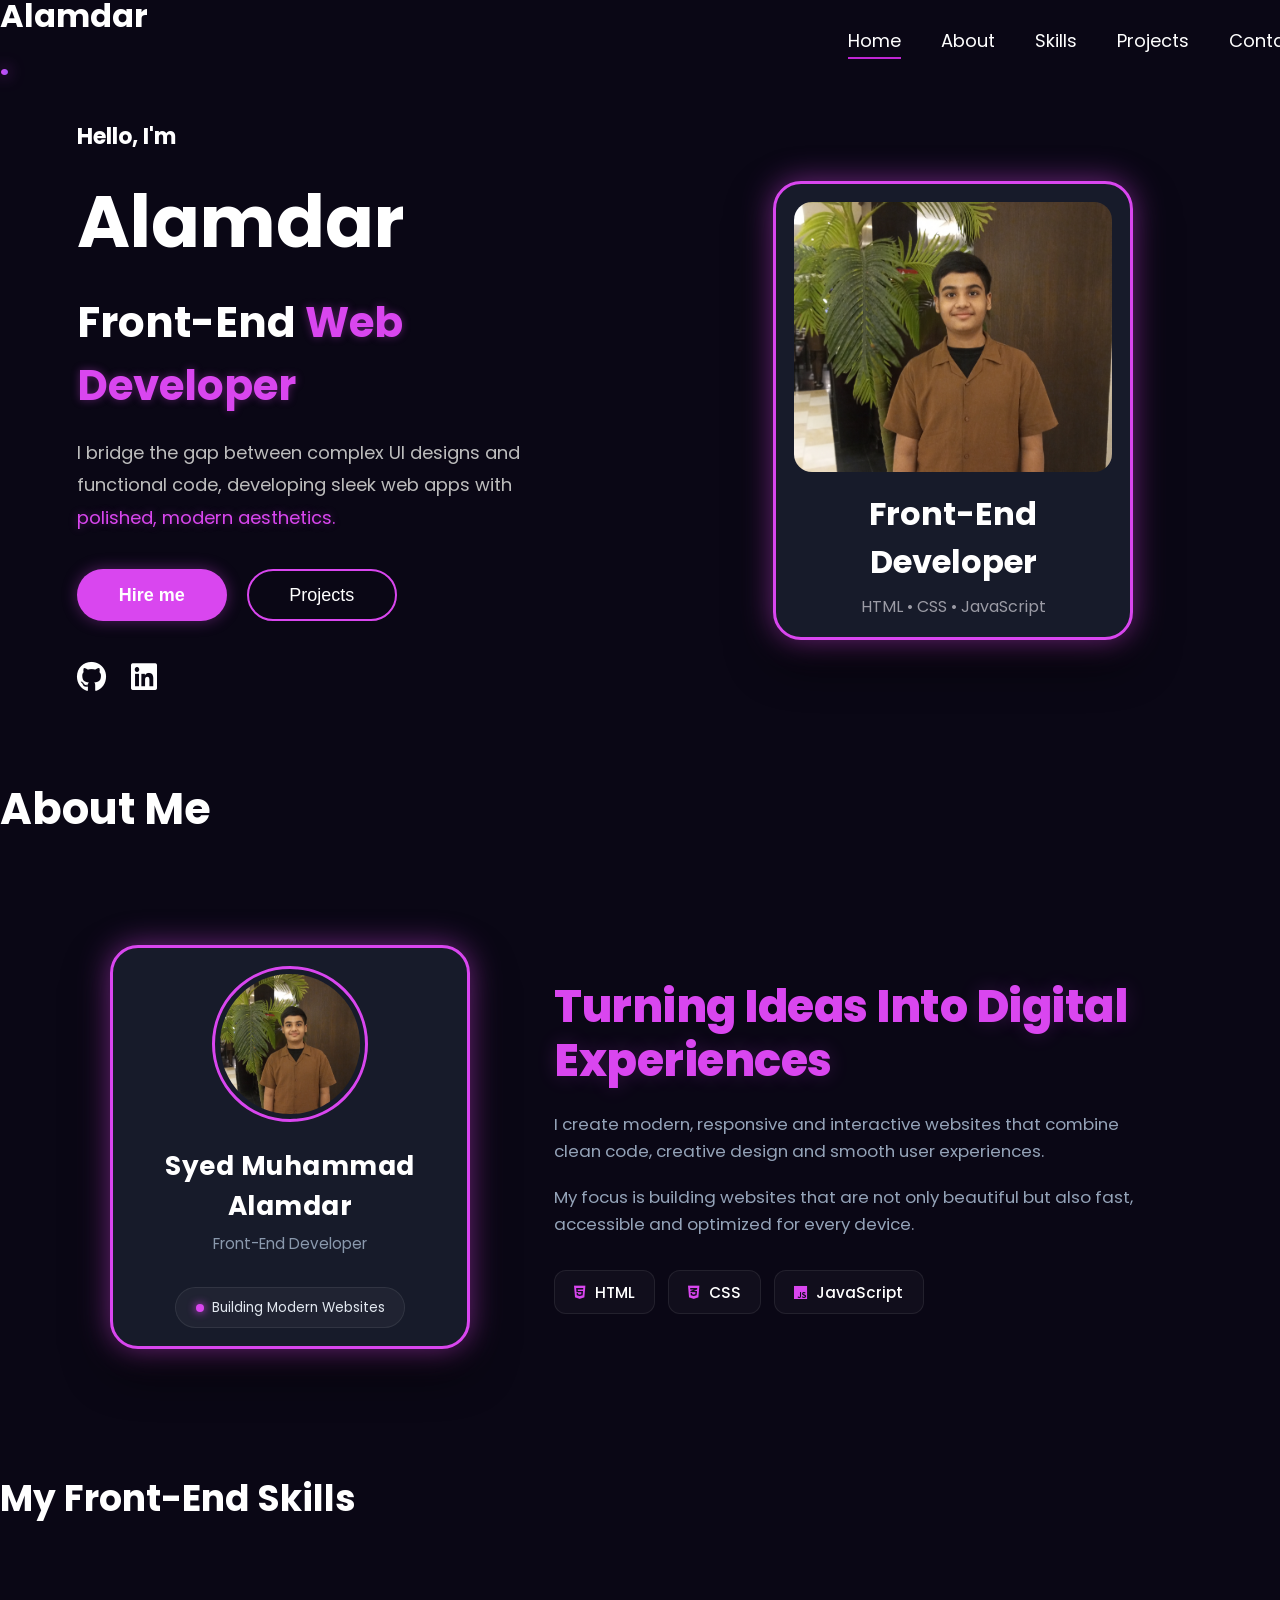
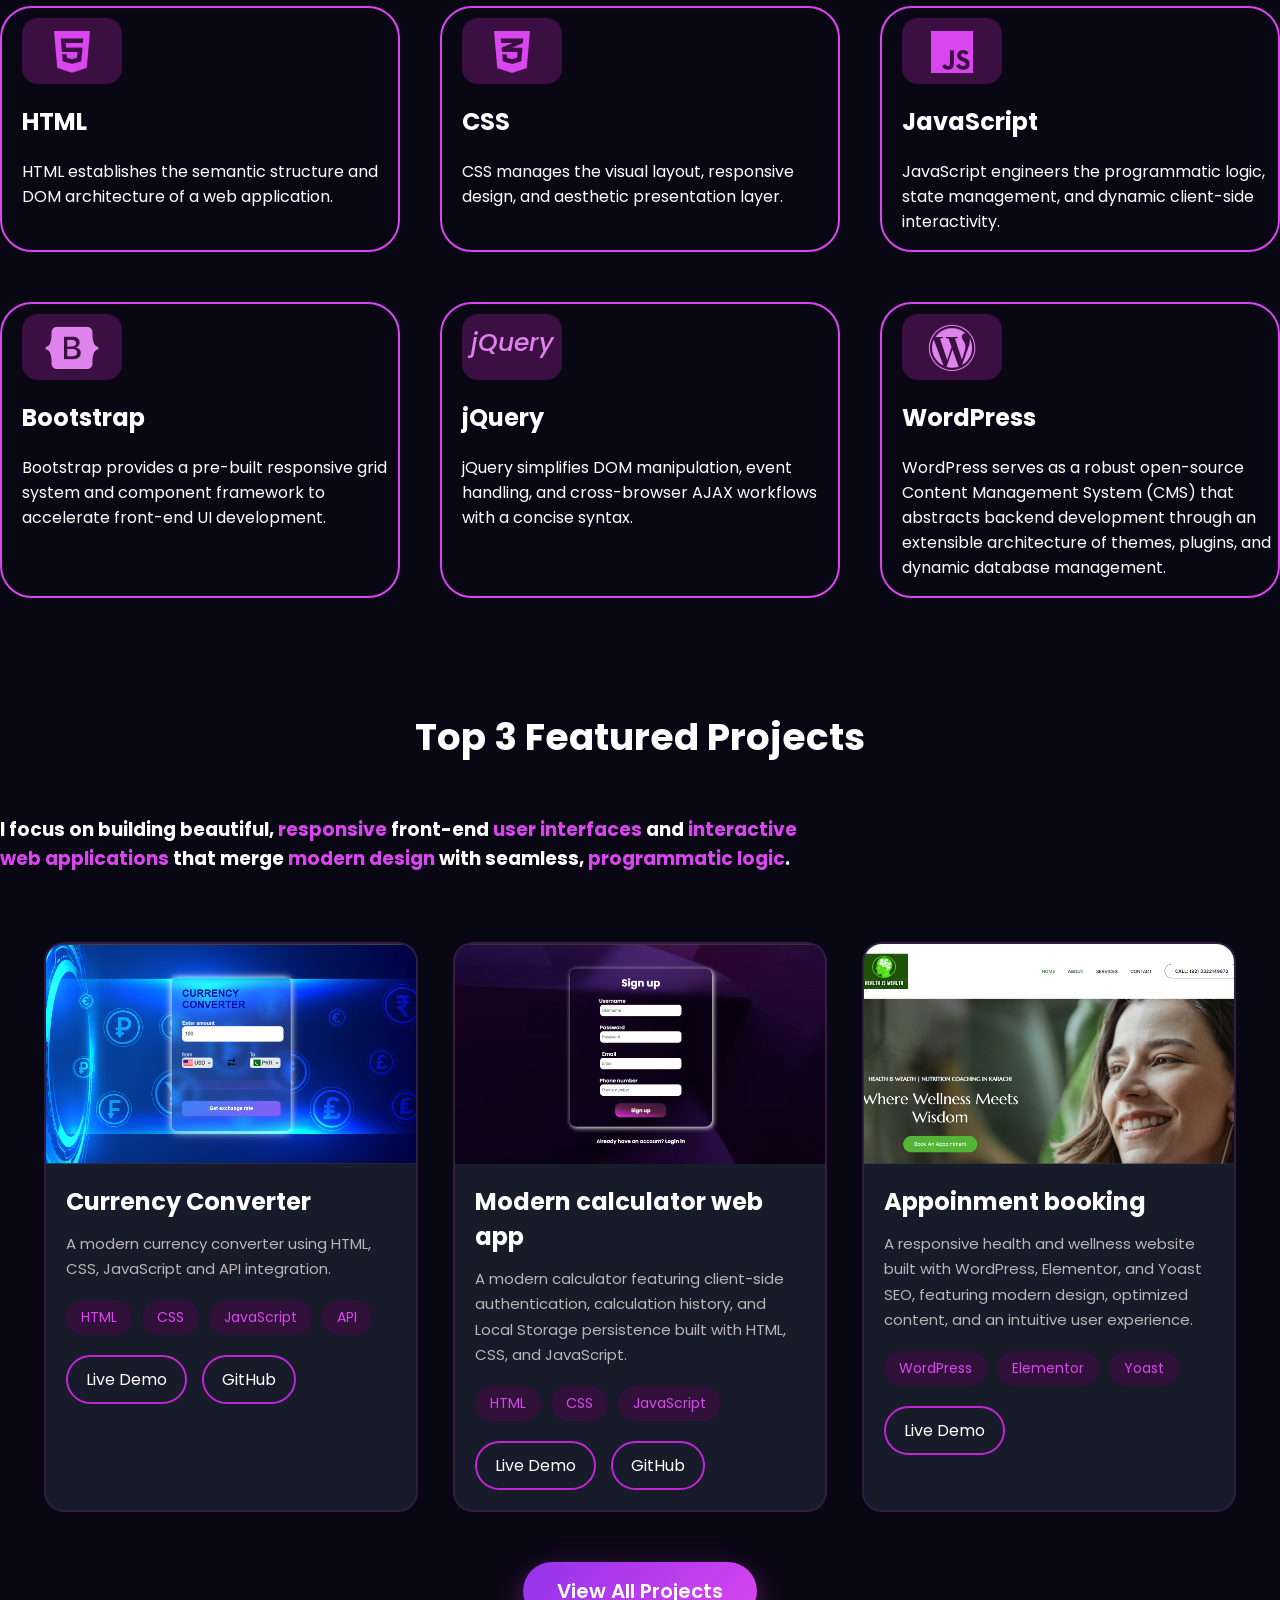
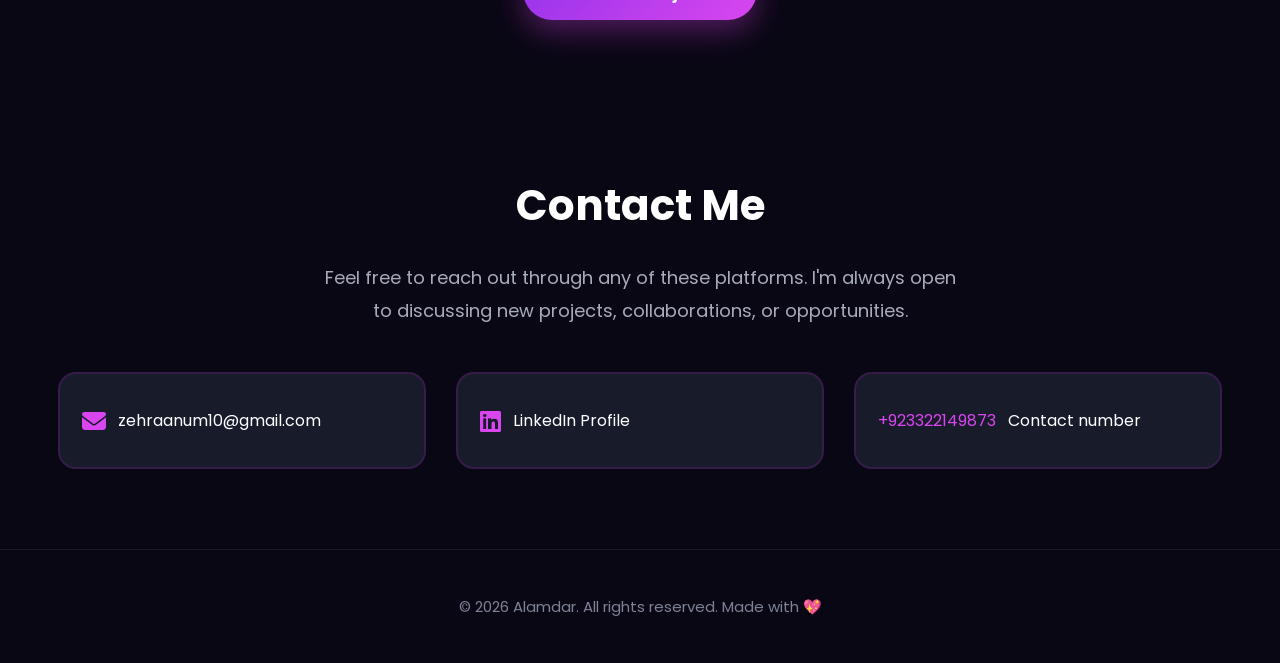
==== commit b3718ffc: "Update index.html" ====
--- a/index.html
+++ b/index.html
@@ -172,7 +172,7 @@
     <!-- PROJECTS -->
     <section id="projects">
         <div id="proh1"><h1>Top 3 Featured Projects</h1></div>
-        <div id="proh3"><h3>I focus on building beautiful,<span class="high">responsive</span> front-end <span class="high">user interfaces</span> and <span class="high">interactive web applications</span> that merge <span class="high">modern design</span> with seamless, <span class="high">programmatic logic</span>.</h3></div>
+        <div id="proh3"><h3>I focus on building beautiful,<span class="high"> responsive</span> front-end <span class="high">user interfaces</span> and <span class="high">interactive web applications</span> that merge <span class="high">modern design</span> with seamless, <span class="high">programmatic logic</span>.</h3></div>
 
         <div id="pro-div">
             <div class="project">
@@ -203,7 +203,7 @@
             <div class="project">
              <div class="pro-img"><img src="Screenshot 2026-07-07 182349.png" alt=""></div>
               <div class="project-details">
-        <h2>Calculator with Auth without JWT</h2>
+        <h2>Modern calculator web app</h2>
 
         <p>
             A modern calculator featuring client-side authentication, calculation history, and Local Storage persistence built with HTML, CSS, and JavaScript.
@@ -326,4 +326,4 @@
 </dialog>
 
 </body>
-</html>+</html>
